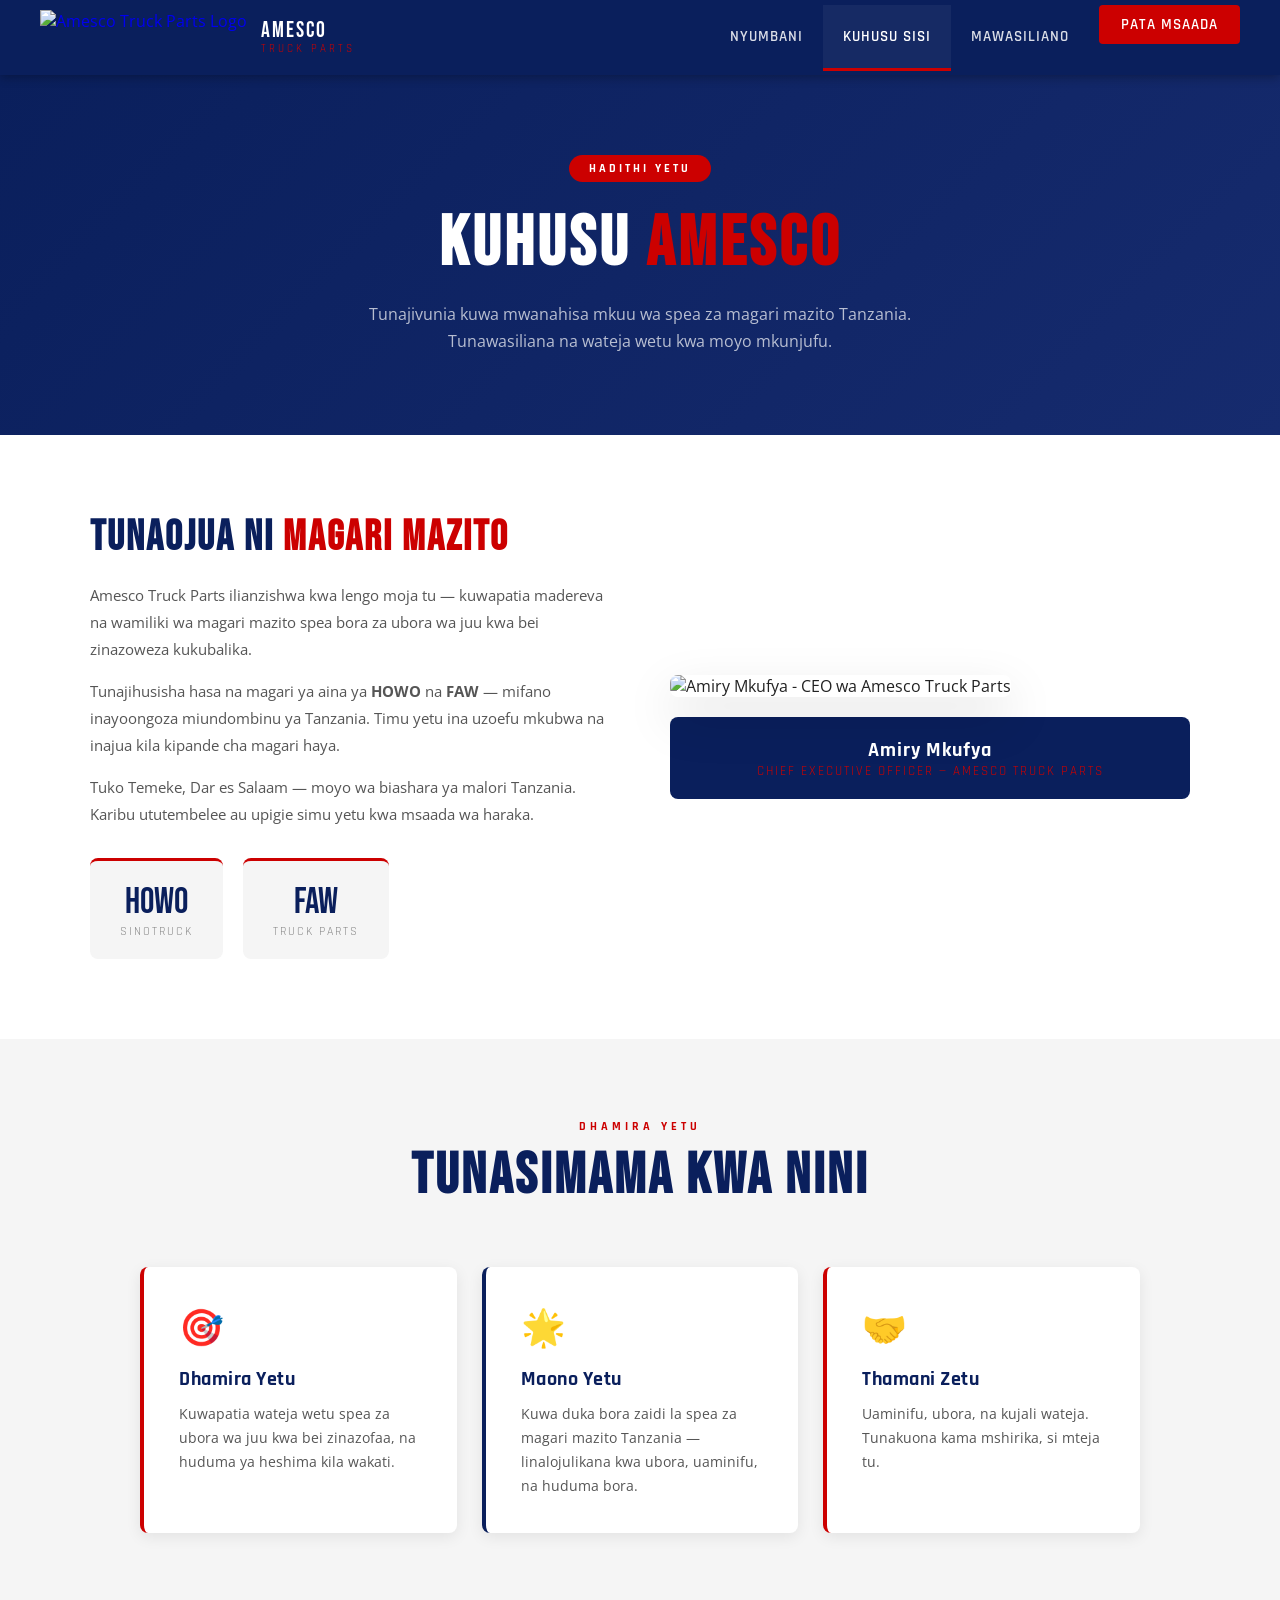
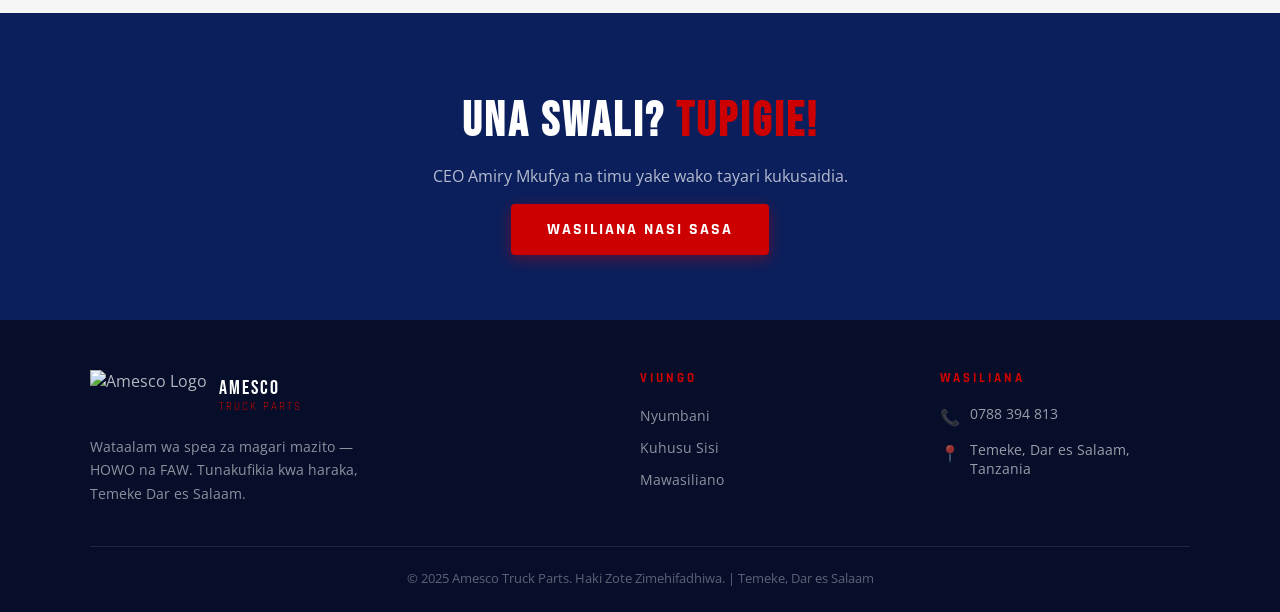
==== about.html @ 41925b0b "Add files via upload" ====
<!DOCTYPE html>
<html lang="sw">
<head>
  <meta charset="UTF-8">
  <meta name="viewport" content="width=device-width, initial-scale=1.0">
  <title>Kuhusu Sisi — Amesco Truck Parts</title>
  <meta name="description" content="Jifunze zaidi kuhusu Amesco Truck Parts na CEO wetu Amiry Mkufya. Wataalam wa spea za HOWO na FAW Temeke Dar es Salaam.">
  <link rel="stylesheet" href="style.css">
</head>
<body>

  <!-- NAVBAR -->
  <nav>
    <a href="index.html" class="nav-logo">
      <img src="images/logo.jpg" alt="Amesco Truck Parts Logo">
      <div class="nav-brand">
        <span>AMESCO</span>
        <span>Truck Parts</span>
      </div>
    </a>

    <div class="hamburger" onclick="toggleMenu()" id="hamburger">
      <span></span>
      <span></span>
      <span></span>
    </div>

    <ul class="nav-links" id="navLinks">
      <li><a href="index.html">Nyumbani</a></li>
      <li><a href="about.html" class="active">Kuhusu Sisi</a></li>
      <li><a href="contact.html">Mawasiliano</a></li>
      <li><a href="contact.html" class="nav-cta">Pata Msaada</a></li>
    </ul>
  </nav>

  <!-- HERO -->
  <section class="about-hero">
    <span style="display:inline-block; background:var(--red); color:white; font-family:'Rajdhani',sans-serif; font-size:12px; font-weight:700; letter-spacing:3px; text-transform:uppercase; padding:6px 20px; border-radius:30px; margin-bottom:20px;">Hadithi Yetu</span>
    <h1>KUHUSU <span>AMESCO</span></h1>
    <p>Tunajivunia kuwa mwanahisa mkuu wa spea za magari mazito Tanzania. Tunawasiliana na wateja wetu kwa moyo mkunjufu.</p>
  </section>

  <!-- ABOUT CONTENT -->
  <section class="section">
    <div class="about-grid">
      <div class="about-text">
        <h2>TUNAOJUA NI <span>MAGARI MAZITO</span></h2>
        <p>Amesco Truck Parts ilianzishwa kwa lengo moja tu — kuwapatia madereva na wamiliki wa magari mazito spea bora za ubora wa juu kwa bei zinazoweza kukubalika.</p>
        <p>Tunajihusisha hasa na magari ya aina ya <strong>HOWO</strong> na <strong>FAW</strong> — mifano inayoongoza miundombinu ya Tanzania. Timu yetu ina uzoefu mkubwa na inajua kila kipande cha magari haya.</p>
        <p>Tuko Temeke, Dar es Salaam — moyo wa biashara ya malori Tanzania. Karibu ututembelee au upigie simu yetu kwa msaada wa haraka.</p>

        <div style="display:flex; gap:20px; margin-top:30px; flex-wrap:wrap;">
          <div style="text-align:center; background:var(--light-gray); padding:20px 30px; border-radius:8px; border-top:3px solid var(--red);">
            <div style="font-family:'Bebas Neue',cursive; font-size:36px; color:var(--dark-blue);">HOWO</div>
            <div style="font-family:'Rajdhani',sans-serif; font-size:12px; letter-spacing:2px; color:var(--gray);">SINOTRUCK</div>
          </div>
          <div style="text-align:center; background:var(--light-gray); padding:20px 30px; border-radius:8px; border-top:3px solid var(--red);">
            <div style="font-family:'Bebas Neue',cursive; font-size:36px; color:var(--dark-blue);">FAW</div>
            <div style="font-family:'Rajdhani',sans-serif; font-size:12px; letter-spacing:2px; color:var(--gray);">TRUCK PARTS</div>
          </div>
        </div>
      </div>

      <div class="about-img">
        <img src="images/ceo.jpg" alt="Amiry Mkufya - CEO wa Amesco Truck Parts">
        <div class="ceo-card">
          <div class="ceo-name">Amiry Mkufya</div>
          <div class="ceo-role">Chief Executive Officer — Amesco Truck Parts</div>
        </div>
      </div>
    </div>
  </section>

  <!-- MISSION -->
  <section class="section" style="background:var(--light-gray);">
    <div class="section-title">
      <span class="tag">Dhamira Yetu</span>
      <h2>TUNASIMAMA KWA NINI</h2>
    </div>

    <div style="display:grid; grid-template-columns:repeat(auto-fit,minmax(280px,1fr)); gap:25px; max-width:1000px; margin:0 auto;">
      <div style="background:white; padding:35px; border-radius:8px; box-shadow:0 4px 15px rgba(0,0,0,0.08); border-left:4px solid var(--red);">
        <div style="font-size:36px; margin-bottom:15px;">🎯</div>
        <h3 style="font-family:'Rajdhani',sans-serif; font-size:20px; font-weight:700; color:var(--dark-blue); margin-bottom:10px; letter-spacing:0.5px;">Dhamira Yetu</h3>
        <p style="color:#555; line-height:1.7; font-size:14px;">Kuwapatia wateja wetu spea za ubora wa juu kwa bei zinazofaa, na huduma ya heshima kila wakati.</p>
      </div>

      <div style="background:white; padding:35px; border-radius:8px; box-shadow:0 4px 15px rgba(0,0,0,0.08); border-left:4px solid var(--dark-blue);">
        <div style="font-size:36px; margin-bottom:15px;">🌟</div>
        <h3 style="font-family:'Rajdhani',sans-serif; font-size:20px; font-weight:700; color:var(--dark-blue); margin-bottom:10px; letter-spacing:0.5px;">Maono Yetu</h3>
        <p style="color:#555; line-height:1.7; font-size:14px;">Kuwa duka bora zaidi la spea za magari mazito Tanzania — linalojulikana kwa ubora, uaminifu, na huduma bora.</p>
      </div>

      <div style="background:white; padding:35px; border-radius:8px; box-shadow:0 4px 15px rgba(0,0,0,0.08); border-left:4px solid var(--red);">
        <div style="font-size:36px; margin-bottom:15px;">🤝</div>
        <h3 style="font-family:'Rajdhani',sans-serif; font-size:20px; font-weight:700; color:var(--dark-blue); margin-bottom:10px; letter-spacing:0.5px;">Thamani Zetu</h3>
        <p style="color:#555; line-height:1.7; font-size:14px;">Uaminifu, ubora, na kujali wateja. Tunakuona kama mshirika, si mteja tu.</p>
      </div>
    </div>
  </section>

  <!-- CTA -->
  <section class="section" style="background:var(--dark-blue); text-align:center;">
    <h2 style="font-family:'Bebas Neue',cursive; font-size:48px; letter-spacing:3px; color:white; margin-bottom:15px;">UNA SWALI? <span style="color:var(--red);">TUPIGIE!</span></h2>
    <p style="color:rgba(255,255,255,0.7); font-size:16px; margin-bottom:30px;">CEO Amiry Mkufya na timu yake wako tayari kukusaidia.</p>
    <a href="contact.html" class="btn-primary">Wasiliana Nasi Sasa</a>
  </section>

  <!-- FOOTER -->
  <footer>
    <div class="footer-top">
      <div class="footer-brand">
        <div class="logo-wrap">
          <img src="images/logo.jpg" alt="Amesco Logo">
          <div>
            <div style="font-family:'Bebas Neue',cursive; font-size:20px; letter-spacing:2px; color:white;">AMESCO</div>
            <div style="font-family:'Rajdhani',sans-serif; font-size:11px; letter-spacing:2px; color:var(--red); text-transform:uppercase;">Truck Parts</div>
          </div>
        </div>
        <p>Wataalam wa spea za magari mazito — HOWO na FAW. Tunakufikia kwa haraka, Temeke Dar es Salaam.</p>
      </div>

      <div class="footer-col">
        <h4>Viungo</h4>
        <ul>
          <li><a href="index.html">Nyumbani</a></li>
          <li><a href="about.html">Kuhusu Sisi</a></li>
          <li><a href="contact.html">Mawasiliano</a></li>
        </ul>
      </div>

      <div class="footer-col">
        <h4>Wasiliana</h4>
        <div class="contact-item">
          <span class="icon">📞</span>
          <span>0788 394 813</span>
        </div>
        <div class="contact-item">
          <span class="icon">📍</span>
          <span>Temeke, Dar es Salaam, Tanzania</span>
        </div>
      </div>
    </div>

    <div class="footer-bottom">
      <p>&copy; 2025 Amesco Truck Parts. Haki Zote Zimehifadhiwa. | Temeke, Dar es Salaam</p>
    </div>
  </footer>

  <script src="script.js"></script>
</body>
</html>
---- style.css ----
/* ===== AMESCO TRUCK PARTS - STYLESHEET ===== */

@import url('https://fonts.googleapis.com/css2?family=Bebas+Neue&family=Rajdhani:wght@400;500;600;700&family=Open+Sans:wght@300;400;600&display=swap');

:root {
  --red: #CC0000;
  --dark-blue: #0A1F5C;
  --white: #FFFFFF;
  --light-gray: #f5f5f5;
  --gray: #888;
  --shadow: 0 4px 20px rgba(0,0,0,0.15);
}

* {
  margin: 0;
  padding: 0;
  box-sizing: border-box;
}

body {
  font-family: 'Open Sans', sans-serif;
  color: #222;
  background: #fff;
}

/* ===== NAVBAR ===== */
nav {
  background: var(--dark-blue);
  padding: 0 40px;
  display: flex;
  align-items: center;
  justify-content: space-between;
  position: sticky;
  top: 0;
  z-index: 1000;
  box-shadow: 0 2px 10px rgba(0,0,0,0.3);
}

.nav-logo {
  display: flex;
  align-items: center;
  gap: 14px;
  text-decoration: none;
  padding: 10px 0;
}

.nav-logo img {
  height: 55px;
  width: auto;
}

.nav-brand {
  display: flex;
  flex-direction: column;
}

.nav-brand span:first-child {
  font-family: 'Bebas Neue', cursive;
  font-size: 22px;
  letter-spacing: 2px;
  color: var(--white);
  line-height: 1;
}

.nav-brand span:last-child {
  font-family: 'Rajdhani', sans-serif;
  font-size: 11px;
  letter-spacing: 3px;
  color: var(--red);
  text-transform: uppercase;
}

.nav-links {
  display: flex;
  gap: 0;
  list-style: none;
}

.nav-links a {
  display: block;
  padding: 22px 20px;
  text-decoration: none;
  color: rgba(255,255,255,0.85);
  font-family: 'Rajdhani', sans-serif;
  font-size: 15px;
  font-weight: 600;
  letter-spacing: 1px;
  text-transform: uppercase;
  transition: all 0.3s;
  border-bottom: 3px solid transparent;
}

.nav-links a:hover,
.nav-links a.active {
  color: var(--white);
  border-bottom-color: var(--red);
  background: rgba(255,255,255,0.05);
}

.nav-cta {
  background: var(--red) !important;
  color: var(--white) !important;
  padding: 10px 22px !important;
  border-radius: 4px;
  border-bottom: none !important;
  margin-left: 10px;
}

.nav-cta:hover {
  background: #aa0000 !important;
  border-bottom: none !important;
}

/* Hamburger */
.hamburger {
  display: none;
  flex-direction: column;
  gap: 5px;
  cursor: pointer;
  padding: 5px;
}
.hamburger span {
  width: 25px;
  height: 3px;
  background: white;
  border-radius: 3px;
  transition: 0.3s;
}

/* ===== HERO ===== */
.hero {
  background: linear-gradient(135deg, var(--dark-blue) 0%, #162B6E 50%, #0A1F5C 100%);
  color: white;
  padding: 90px 40px;
  display: flex;
  align-items: center;
  justify-content: center;
  min-height: 85vh;
  position: relative;
  overflow: hidden;
}

.hero::before {
  content: '';
  position: absolute;
  top: -100px;
  right: -100px;
  width: 500px;
  height: 500px;
  background: radial-gradient(circle, rgba(204,0,0,0.15) 0%, transparent 70%);
  border-radius: 50%;
}

.hero::after {
  content: '';
  position: absolute;
  bottom: -50px;
  left: -50px;
  width: 350px;
  height: 350px;
  background: radial-gradient(circle, rgba(204,0,0,0.1) 0%, transparent 70%);
  border-radius: 50%;
}

.hero-content {
  text-align: center;
  max-width: 850px;
  position: relative;
  z-index: 2;
  animation: fadeUp 0.8s ease;
}

@keyframes fadeUp {
  from { opacity: 0; transform: translateY(30px); }
  to { opacity: 1; transform: translateY(0); }
}

.hero-badge {
  display: inline-block;
  background: var(--red);
  color: white;
  font-family: 'Rajdhani', sans-serif;
  font-size: 12px;
  font-weight: 700;
  letter-spacing: 3px;
  text-transform: uppercase;
  padding: 6px 20px;
  border-radius: 30px;
  margin-bottom: 25px;
}

.hero h1 {
  font-family: 'Bebas Neue', cursive;
  font-size: clamp(48px, 8vw, 90px);
  letter-spacing: 4px;
  line-height: 1;
  margin-bottom: 15px;
}

.hero h1 span {
  color: var(--red);
}

.hero p {
  font-size: 18px;
  color: rgba(255,255,255,0.75);
  max-width: 600px;
  margin: 0 auto 40px;
  line-height: 1.7;
}

.hero-btns {
  display: flex;
  gap: 15px;
  justify-content: center;
  flex-wrap: wrap;
}

.btn-primary {
  background: var(--red);
  color: white;
  padding: 15px 36px;
  border-radius: 4px;
  text-decoration: none;
  font-family: 'Rajdhani', sans-serif;
  font-weight: 700;
  font-size: 16px;
  letter-spacing: 2px;
  text-transform: uppercase;
  transition: all 0.3s;
  box-shadow: 0 4px 15px rgba(204,0,0,0.4);
}

.btn-primary:hover {
  background: #aa0000;
  transform: translateY(-2px);
  box-shadow: 0 8px 25px rgba(204,0,0,0.5);
}

.btn-outline {
  border: 2px solid rgba(255,255,255,0.5);
  color: white;
  padding: 14px 36px;
  border-radius: 4px;
  text-decoration: none;
  font-family: 'Rajdhani', sans-serif;
  font-weight: 700;
  font-size: 16px;
  letter-spacing: 2px;
  text-transform: uppercase;
  transition: all 0.3s;
}

.btn-outline:hover {
  border-color: white;
  background: rgba(255,255,255,0.1);
}

/* ===== STATS BAR ===== */
.stats-bar {
  background: var(--red);
  padding: 25px 40px;
  display: flex;
  justify-content: center;
  gap: 60px;
  flex-wrap: wrap;
}

.stat-item {
  text-align: center;
  color: white;
}

.stat-item .num {
  font-family: 'Bebas Neue', cursive;
  font-size: 38px;
  letter-spacing: 2px;
  line-height: 1;
}

.stat-item .label {
  font-family: 'Rajdhani', sans-serif;
  font-size: 12px;
  letter-spacing: 2px;
  text-transform: uppercase;
  opacity: 0.85;
}

/* ===== SECTION TITLES ===== */
.section {
  padding: 80px 40px;
}

.section-title {
  text-align: center;
  margin-bottom: 60px;
}

.section-title .tag {
  font-family: 'Rajdhani', sans-serif;
  font-size: 12px;
  font-weight: 700;
  letter-spacing: 4px;
  text-transform: uppercase;
  color: var(--red);
  display: block;
  margin-bottom: 10px;
}

.section-title h2 {
  font-family: 'Bebas Neue', cursive;
  font-size: clamp(36px, 5vw, 58px);
  letter-spacing: 3px;
  color: var(--dark-blue);
  line-height: 1.1;
}

.section-title p {
  color: var(--gray);
  font-size: 16px;
  max-width: 550px;
  margin: 15px auto 0;
  line-height: 1.7;
}

/* ===== PRODUCTS ===== */
.products-grid {
  display: grid;
  grid-template-columns: repeat(auto-fit, minmax(260px, 1fr));
  gap: 25px;
  max-width: 1200px;
  margin: 0 auto;
}

.product-card {
  background: white;
  border-radius: 8px;
  overflow: hidden;
  box-shadow: var(--shadow);
  border: 1px solid #eee;
  transition: all 0.3s;
  position: relative;
}

.product-card:hover {
  transform: translateY(-6px);
  box-shadow: 0 10px 35px rgba(0,0,0,0.15);
}

.product-icon {
  background: var(--dark-blue);
  padding: 40px 30px;
  text-align: center;
  font-size: 52px;
  position: relative;
}

.product-brand {
  position: absolute;
  top: 12px;
  right: 12px;
  background: var(--red);
  color: white;
  font-family: 'Rajdhani', sans-serif;
  font-size: 11px;
  font-weight: 700;
  letter-spacing: 1px;
  padding: 3px 10px;
  border-radius: 3px;
}

.product-info {
  padding: 22px;
}

.product-info h3 {
  font-family: 'Rajdhani', sans-serif;
  font-size: 19px;
  font-weight: 700;
  color: var(--dark-blue);
  margin-bottom: 8px;
  letter-spacing: 0.5px;
}

.product-info p {
  color: var(--gray);
  font-size: 14px;
  line-height: 1.6;
}

/* ===== WHY US ===== */
.why-section {
  background: var(--dark-blue);
}

.why-grid {
  display: grid;
  grid-template-columns: repeat(auto-fit, minmax(220px, 1fr));
  gap: 30px;
  max-width: 1100px;
  margin: 0 auto;
}

.why-card {
  text-align: center;
  padding: 30px 20px;
  border-radius: 8px;
  background: rgba(255,255,255,0.05);
  border: 1px solid rgba(255,255,255,0.1);
  transition: all 0.3s;
}

.why-card:hover {
  background: rgba(255,255,255,0.1);
  border-color: var(--red);
}

.why-icon {
  font-size: 40px;
  margin-bottom: 15px;
  display: block;
}

.why-card h3 {
  font-family: 'Rajdhani', sans-serif;
  font-size: 18px;
  font-weight: 700;
  color: white;
  margin-bottom: 10px;
  letter-spacing: 0.5px;
}

.why-card p {
  color: rgba(255,255,255,0.6);
  font-size: 14px;
  line-height: 1.6;
}

/* ===== FOOTER ===== */
footer {
  background: #060e2a;
  color: rgba(255,255,255,0.7);
  padding: 50px 40px 25px;
}

.footer-top {
  display: grid;
  grid-template-columns: 2fr 1fr 1fr;
  gap: 50px;
  max-width: 1100px;
  margin: 0 auto 40px;
}

.footer-brand .logo-wrap {
  display: flex;
  align-items: center;
  gap: 12px;
  margin-bottom: 15px;
}

.footer-brand img {
  height: 50px;
  width: auto;
}

.footer-brand p {
  font-size: 14px;
  line-height: 1.7;
  color: rgba(255,255,255,0.55);
  max-width: 280px;
}

.footer-col h4 {
  font-family: 'Rajdhani', sans-serif;
  font-size: 13px;
  font-weight: 700;
  letter-spacing: 3px;
  text-transform: uppercase;
  color: var(--red);
  margin-bottom: 18px;
}

.footer-col ul {
  list-style: none;
}

.footer-col ul li {
  margin-bottom: 10px;
}

.footer-col ul li a {
  text-decoration: none;
  color: rgba(255,255,255,0.55);
  font-size: 14px;
  transition: color 0.3s;
}

.footer-col ul li a:hover {
  color: white;
}

.footer-col .contact-item {
  display: flex;
  align-items: flex-start;
  gap: 10px;
  margin-bottom: 12px;
  font-size: 14px;
  color: rgba(255,255,255,0.6);
}

.footer-col .contact-item .icon {
  font-size: 16px;
  margin-top: 2px;
  flex-shrink: 0;
}

.footer-bottom {
  border-top: 1px solid rgba(255,255,255,0.1);
  padding-top: 22px;
  text-align: center;
  font-size: 13px;
  color: rgba(255,255,255,0.35);
  max-width: 1100px;
  margin: 0 auto;
}

/* ===== ABOUT PAGE ===== */
.about-hero {
  background: linear-gradient(135deg, var(--dark-blue), #162B6E);
  color: white;
  padding: 80px 40px;
  text-align: center;
}

.about-hero h1 {
  font-family: 'Bebas Neue', cursive;
  font-size: clamp(42px, 6vw, 70px);
  letter-spacing: 4px;
  margin-bottom: 15px;
}

.about-hero h1 span { color: var(--red); }

.about-hero p {
  color: rgba(255,255,255,0.7);
  font-size: 16px;
  max-width: 550px;
  margin: 0 auto;
  line-height: 1.7;
}

.about-grid {
  display: grid;
  grid-template-columns: 1fr 1fr;
  gap: 60px;
  max-width: 1100px;
  margin: 0 auto;
  align-items: center;
}

.about-text h2 {
  font-family: 'Bebas Neue', cursive;
  font-size: 42px;
  letter-spacing: 2px;
  color: var(--dark-blue);
  margin-bottom: 20px;
  line-height: 1.1;
}

.about-text h2 span { color: var(--red); }

.about-text p {
  color: #555;
  line-height: 1.8;
  margin-bottom: 15px;
  font-size: 15px;
}

.about-img {
  position: relative;
}

.about-img img {
  width: 100%;
  border-radius: 8px;
  box-shadow: 0 20px 50px rgba(0,0,0,0.15);
}

.ceo-card {
  background: var(--dark-blue);
  color: white;
  padding: 20px;
  border-radius: 8px;
  text-align: center;
  margin-top: 20px;
}

.ceo-card .ceo-name {
  font-family: 'Rajdhani', sans-serif;
  font-size: 20px;
  font-weight: 700;
  letter-spacing: 1px;
}

.ceo-card .ceo-role {
  color: var(--red);
  font-size: 13px;
  letter-spacing: 2px;
  text-transform: uppercase;
  font-family: 'Rajdhani', sans-serif;
}

/* ===== CONTACT PAGE ===== */
.contact-hero {
  background: linear-gradient(135deg, var(--dark-blue), #162B6E);
  color: white;
  padding: 80px 40px;
  text-align: center;
}

.contact-hero h1 {
  font-family: 'Bebas Neue', cursive;
  font-size: clamp(42px, 6vw, 70px);
  letter-spacing: 4px;
  margin-bottom: 15px;
}

.contact-hero h1 span { color: var(--red); }
.contact-hero p {
  color: rgba(255,255,255,0.7);
  font-size: 16px;
}

.contact-grid {
  display: grid;
  grid-template-columns: 1fr 1.2fr;
  gap: 50px;
  max-width: 1000px;
  margin: 0 auto;
}

.contact-info-card {
  background: var(--dark-blue);
  color: white;
  padding: 40px;
  border-radius: 10px;
}

.contact-info-card h3 {
  font-family: 'Bebas Neue', cursive;
  font-size: 28px;
  letter-spacing: 2px;
  margin-bottom: 25px;
}

.info-item {
  display: flex;
  gap: 15px;
  margin-bottom: 25px;
  align-items: flex-start;
}

.info-icon {
  background: var(--red);
  width: 40px;
  height: 40px;
  border-radius: 50%;
  display: flex;
  align-items: center;
  justify-content: center;
  font-size: 18px;
  flex-shrink: 0;
}

.info-text strong {
  display: block;
  font-family: 'Rajdhani', sans-serif;
  font-size: 13px;
  letter-spacing: 2px;
  text-transform: uppercase;
  color: var(--red);
  margin-bottom: 4px;
}

.info-text span {
  font-size: 15px;
  color: rgba(255,255,255,0.8);
}

.contact-form {
  background: white;
  padding: 40px;
  border-radius: 10px;
  box-shadow: var(--shadow);
  border: 1px solid #eee;
}

.contact-form h3 {
  font-family: 'Bebas Neue', cursive;
  font-size: 28px;
  letter-spacing: 2px;
  color: var(--dark-blue);
  margin-bottom: 25px;
}

.form-group {
  margin-bottom: 20px;
}

.form-group label {
  display: block;
  font-family: 'Rajdhani', sans-serif;
  font-size: 13px;
  font-weight: 700;
  letter-spacing: 1px;
  text-transform: uppercase;
  color: var(--dark-blue);
  margin-bottom: 8px;
}

.form-group input,
.form-group textarea,
.form-group select {
  width: 100%;
  padding: 12px 16px;
  border: 2px solid #e5e5e5;
  border-radius: 5px;
  font-family: 'Open Sans', sans-serif;
  font-size: 14px;
  color: #333;
  transition: border-color 0.3s;
  outline: none;
  background: #fafafa;
}

.form-group input:focus,
.form-group textarea:focus,
.form-group select:focus {
  border-color: var(--dark-blue);
  background: white;
}

.form-group textarea {
  height: 130px;
  resize: vertical;
}

.btn-submit {
  width: 100%;
  background: var(--red);
  color: white;
  padding: 15px;
  border: none;
  border-radius: 5px;
  font-family: 'Rajdhani', sans-serif;
  font-size: 16px;
  font-weight: 700;
  letter-spacing: 2px;
  text-transform: uppercase;
  cursor: pointer;
  transition: all 0.3s;
}

.btn-submit:hover {
  background: #aa0000;
  transform: translateY(-2px);
}

/* ===== RESPONSIVE ===== */
@media (max-width: 768px) {
  nav { padding: 0 20px; }
  .hamburger { display: flex; }
  
  .nav-links {
    display: none;
    position: absolute;
    top: 100%;
    left: 0;
    right: 0;
    background: var(--dark-blue);
    flex-direction: column;
    padding: 10px 0;
    box-shadow: 0 5px 20px rgba(0,0,0,0.3);
  }
  
  .nav-links.open { display: flex; }
  .nav-links a { padding: 14px 25px; border-bottom: none; }
  .nav-cta { margin: 10px 20px; text-align: center; border-radius: 4px !important; }

  .hero { padding: 60px 20px; min-height: auto; }
  .stats-bar { gap: 30px; padding: 20px; }
  .section { padding: 60px 20px; }

  .about-grid,
  .contact-grid { grid-template-columns: 1fr; }

  .footer-top { grid-template-columns: 1fr; gap: 30px; }
}
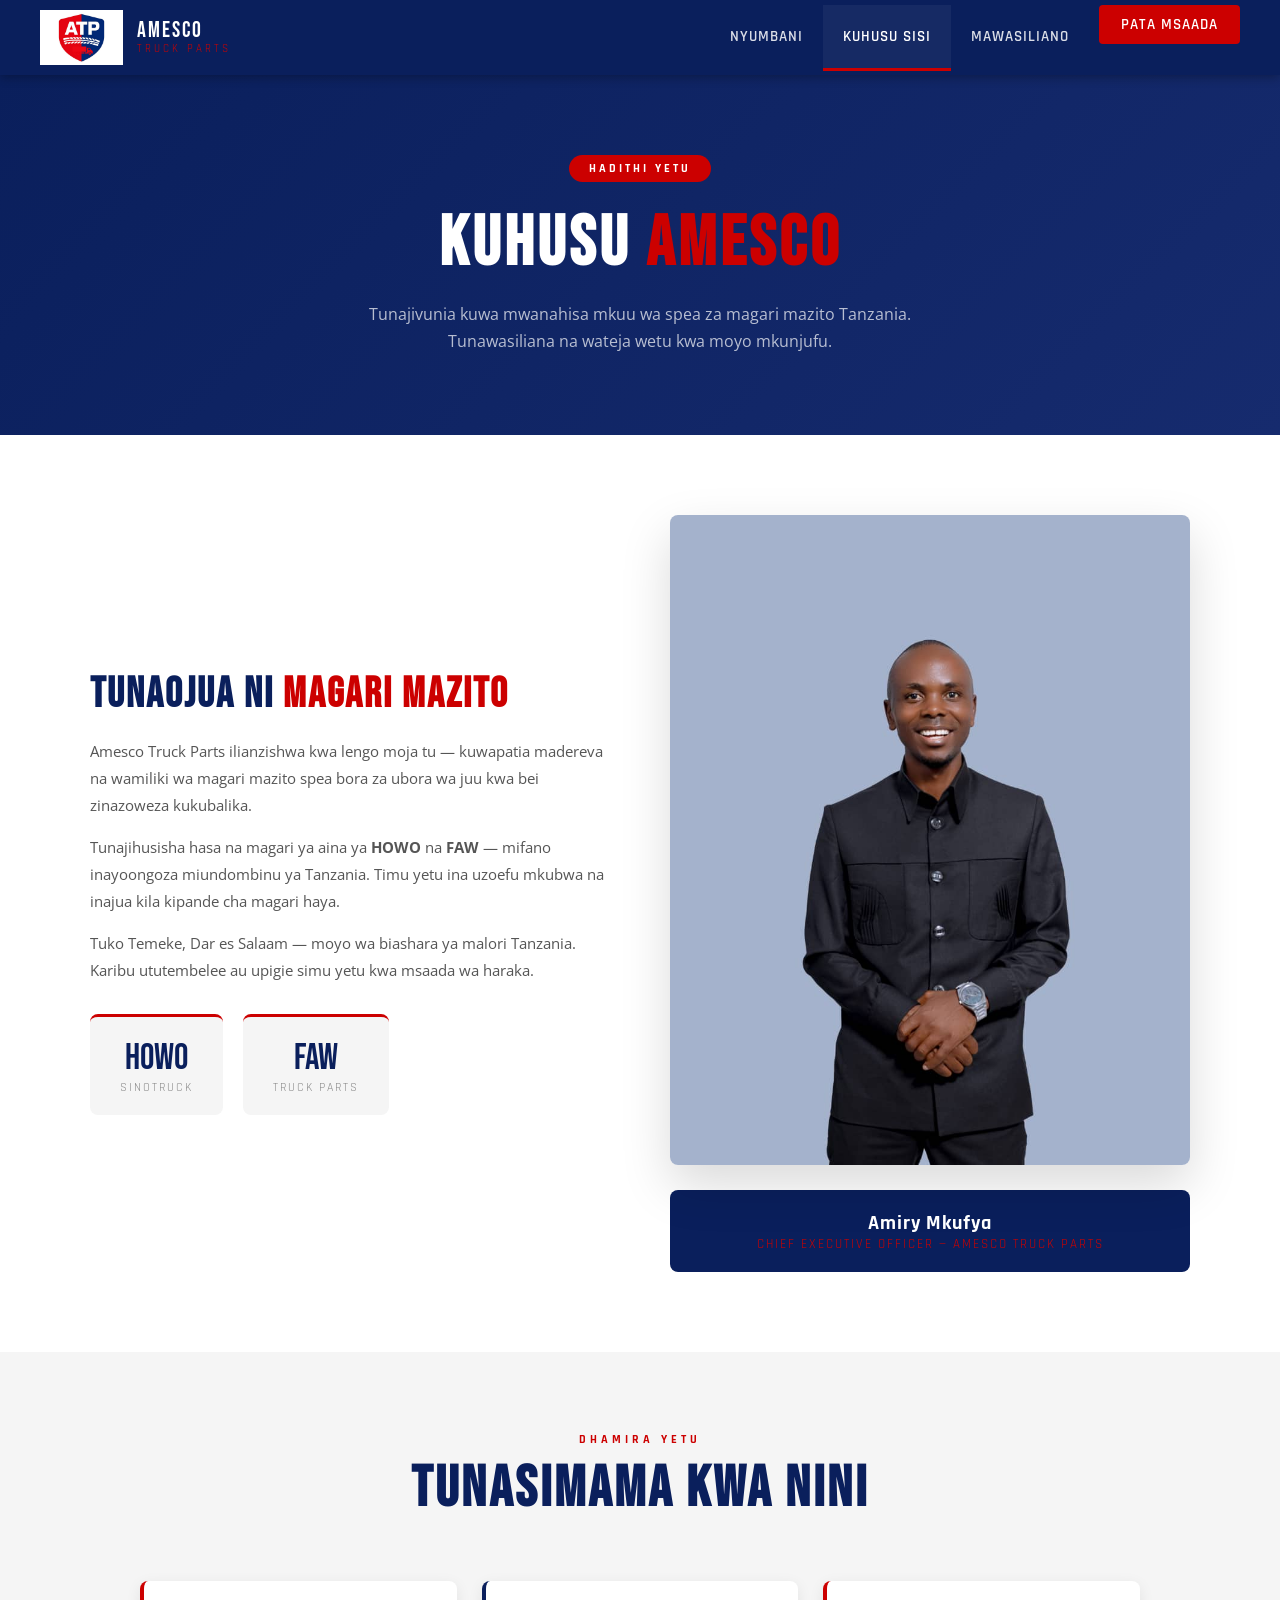
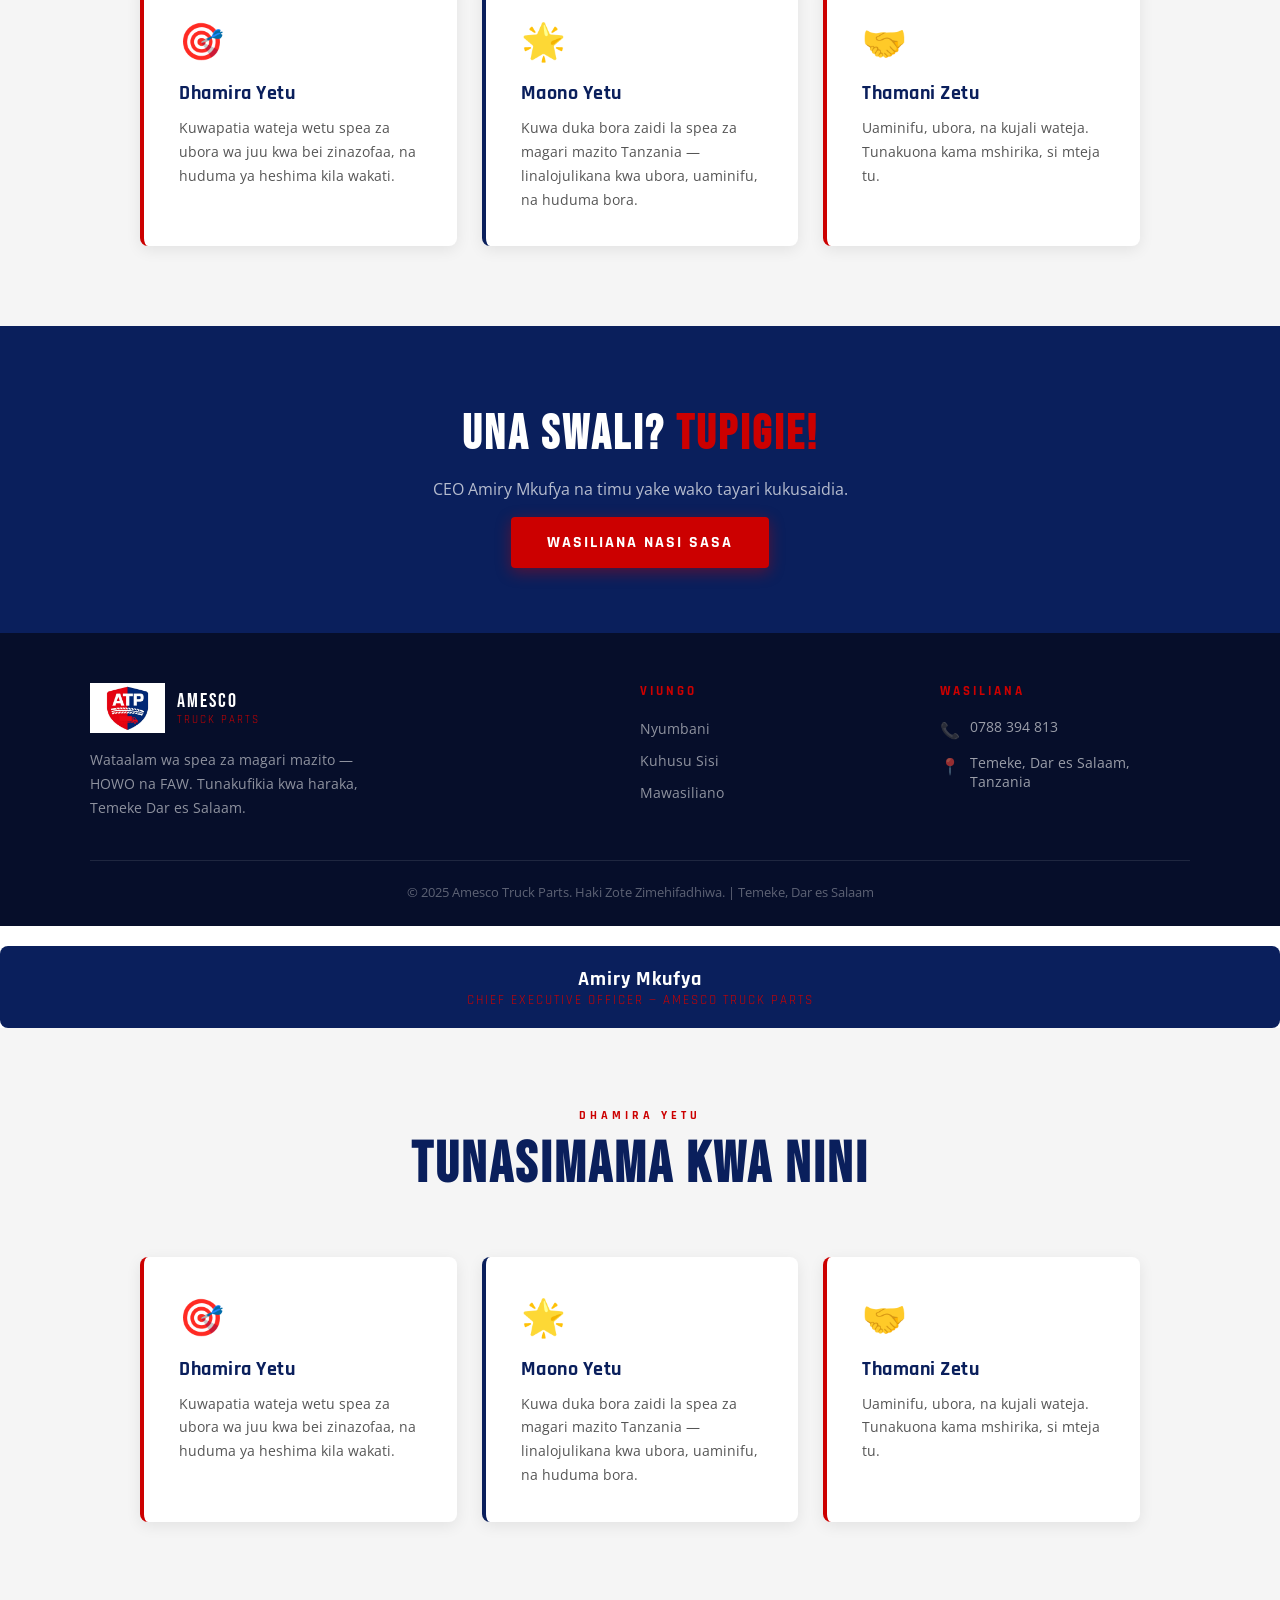
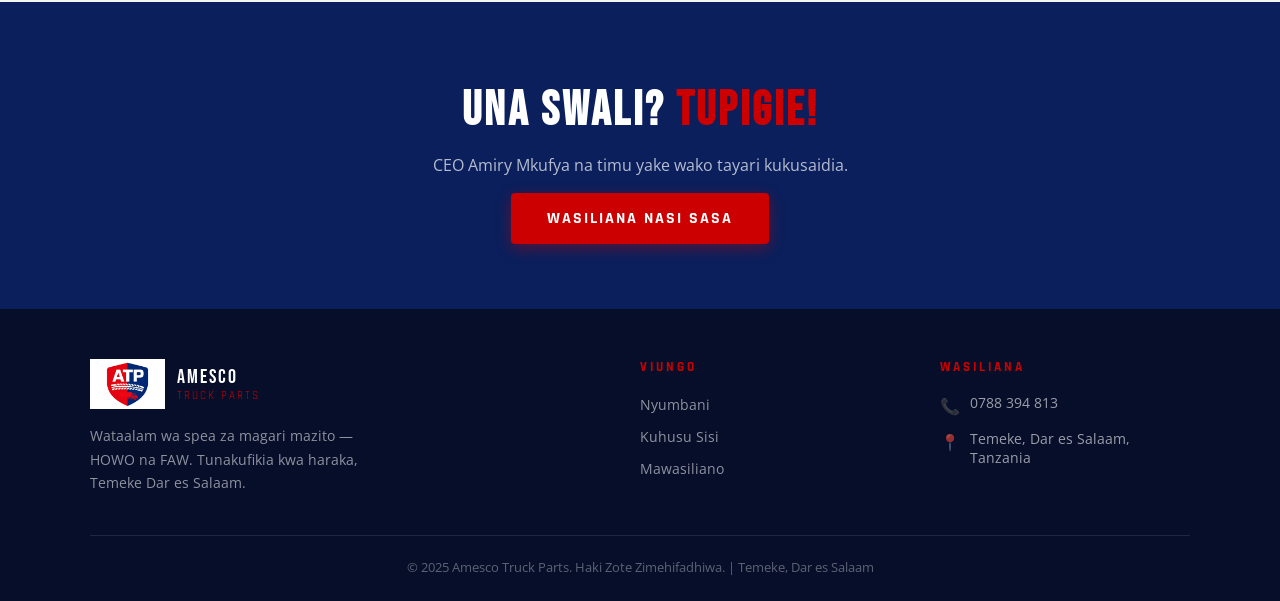
==== commit 3b691338: "Update about.html" ====
--- a/about.html
+++ b/about.html
@@ -148,5 +148,93 @@
   </footer>
 
   <script src="script.js"></script>
+  <script src="//code.tidio.co/ogodfbdg0chfj0p5gi4lcfxovh4mvnms.js" async></script>
 </body>
 </html>
+        <div class="ceo-card">
+          <div class="ceo-name">Amiry Mkufya</div>
+          <div class="ceo-role">Chief Executive Officer — Amesco Truck Parts</div>
+        </div>
+      </div>
+    </div>
+  </section>
+
+  <!-- MISSION -->
+  <section class="section" style="background:var(--light-gray);">
+    <div class="section-title">
+      <span class="tag">Dhamira Yetu</span>
+      <h2>TUNASIMAMA KWA NINI</h2>
+    </div>
+
+    <div style="display:grid; grid-template-columns:repeat(auto-fit,minmax(280px,1fr)); gap:25px; max-width:1000px; margin:0 auto;">
+      <div style="background:white; padding:35px; border-radius:8px; box-shadow:0 4px 15px rgba(0,0,0,0.08); border-left:4px solid var(--red);">
+        <div style="font-size:36px; margin-bottom:15px;">🎯</div>
+        <h3 style="font-family:'Rajdhani',sans-serif; font-size:20px; font-weight:700; color:var(--dark-blue); margin-bottom:10px; letter-spacing:0.5px;">Dhamira Yetu</h3>
+        <p style="color:#555; line-height:1.7; font-size:14px;">Kuwapatia wateja wetu spea za ubora wa juu kwa bei zinazofaa, na huduma ya heshima kila wakati.</p>
+      </div>
+
+      <div style="background:white; padding:35px; border-radius:8px; box-shadow:0 4px 15px rgba(0,0,0,0.08); border-left:4px solid var(--dark-blue);">
+        <div style="font-size:36px; margin-bottom:15px;">🌟</div>
+        <h3 style="font-family:'Rajdhani',sans-serif; font-size:20px; font-weight:700; color:var(--dark-blue); margin-bottom:10px; letter-spacing:0.5px;">Maono Yetu</h3>
+        <p style="color:#555; line-height:1.7; font-size:14px;">Kuwa duka bora zaidi la spea za magari mazito Tanzania — linalojulikana kwa ubora, uaminifu, na huduma bora.</p>
+      </div>
+
+      <div style="background:white; padding:35px; border-radius:8px; box-shadow:0 4px 15px rgba(0,0,0,0.08); border-left:4px solid var(--red);">
+        <div style="font-size:36px; margin-bottom:15px;">🤝</div>
+        <h3 style="font-family:'Rajdhani',sans-serif; font-size:20px; font-weight:700; color:var(--dark-blue); margin-bottom:10px; letter-spacing:0.5px;">Thamani Zetu</h3>
+        <p style="color:#555; line-height:1.7; font-size:14px;">Uaminifu, ubora, na kujali wateja. Tunakuona kama mshirika, si mteja tu.</p>
+      </div>
+    </div>
+  </section>
+
+  <!-- CTA -->
+  <section class="section" style="background:var(--dark-blue); text-align:center;">
+    <h2 style="font-family:'Bebas Neue',cursive; font-size:48px; letter-spacing:3px; color:white; margin-bottom:15px;">UNA SWALI? <span style="color:var(--red);">TUPIGIE!</span></h2>
+    <p style="color:rgba(255,255,255,0.7); font-size:16px; margin-bottom:30px;">CEO Amiry Mkufya na timu yake wako tayari kukusaidia.</p>
+    <a href="contact.html" class="btn-primary">Wasiliana Nasi Sasa</a>
+  </section>
+
+  <!-- FOOTER -->
+  <footer>
+    <div class="footer-top">
+      <div class="footer-brand">
+        <div class="logo-wrap">
+          <img src="images/logo.jpg" alt="Amesco Logo">
+          <div>
+            <div style="font-family:'Bebas Neue',cursive; font-size:20px; letter-spacing:2px; color:white;">AMESCO</div>
+            <div style="font-family:'Rajdhani',sans-serif; font-size:11px; letter-spacing:2px; color:var(--red); text-transform:uppercase;">Truck Parts</div>
+          </div>
+        </div>
+        <p>Wataalam wa spea za magari mazito — HOWO na FAW. Tunakufikia kwa haraka, Temeke Dar es Salaam.</p>
+      </div>
+
+      <div class="footer-col">
+        <h4>Viungo</h4>
+        <ul>
+          <li><a href="index.html">Nyumbani</a></li>
+          <li><a href="about.html">Kuhusu Sisi</a></li>
+          <li><a href="contact.html">Mawasiliano</a></li>
+        </ul>
+      </div>
+
+      <div class="footer-col">
+        <h4>Wasiliana</h4>
+        <div class="contact-item">
+          <span class="icon">📞</span>
+          <span>0788 394 813</span>
+        </div>
+        <div class="contact-item">
+          <span class="icon">📍</span>
+          <span>Temeke, Dar es Salaam, Tanzania</span>
+        </div>
+      </div>
+    </div>
+
+    <div class="footer-bottom">
+      <p>&copy; 2025 Amesco Truck Parts. Haki Zote Zimehifadhiwa. | Temeke, Dar es Salaam</p>
+    </div>
+  </footer>
+
+  <script src="script.js"></script>
+</body>
+</html>
